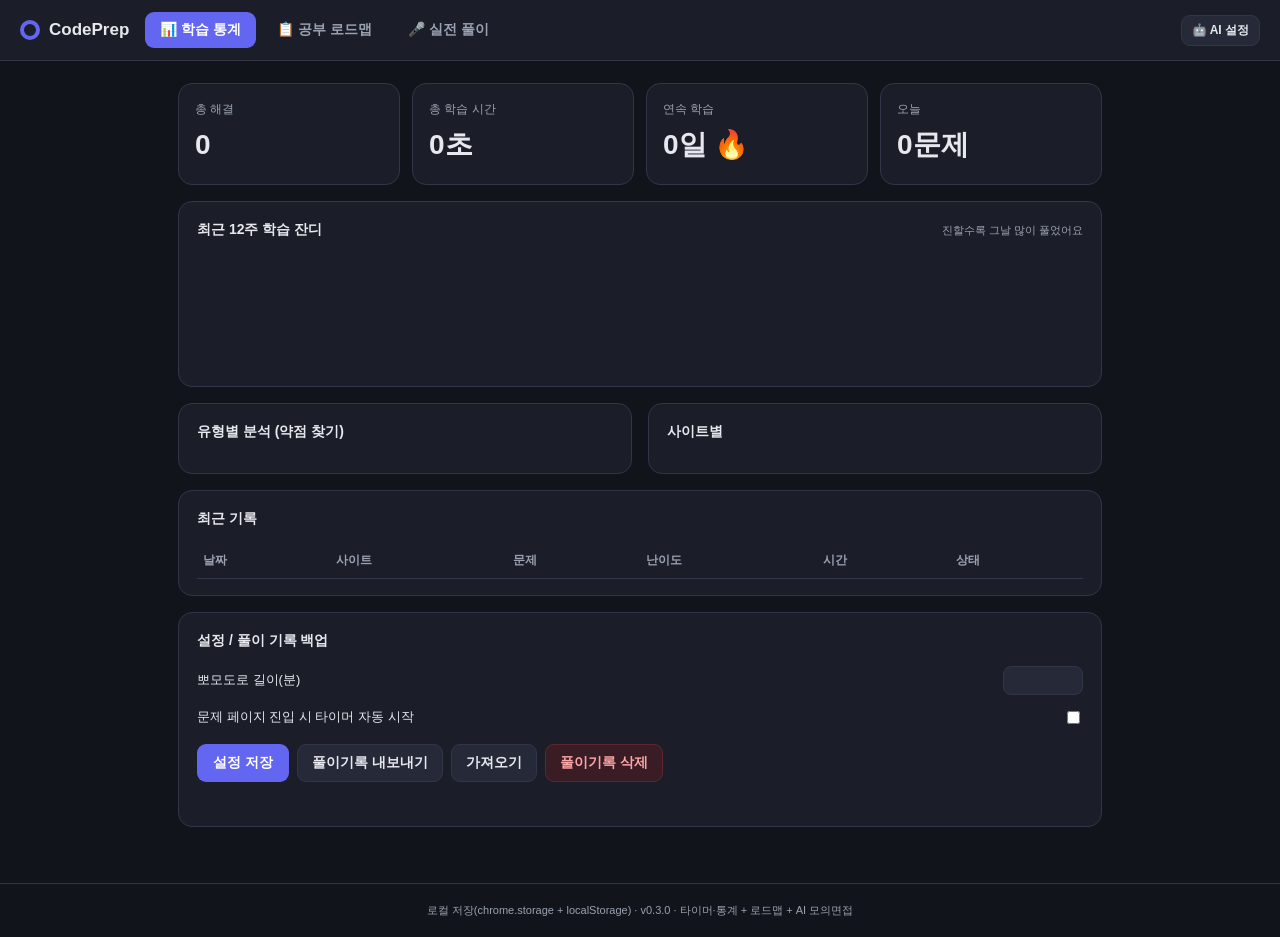
==== src/dashboard/dashboard.html @ 3cb961bf "CodePrep: AlgoTracker + 면접 트레이너 통합 크롬 확장 (v0.3.0) 인페이지 풀이 타이머는 유지하고, 대시보드를 3개 탭으로 통합: - 📊 학습 통계(잔디·유" ====
<!DOCTYPE html>
<html lang="ko">
  <head>
    <meta charset="UTF-8" />
    <meta name="viewport" content="width=device-width, initial-scale=1.0" />
    <link rel="stylesheet" href="dashboard.css" />
    <title>CodePrep — 대시보드</title>
  </head>
  <body>
    <header class="hd">
      <div class="hd-left">
        <span class="logo"></span>
        <h1>CodePrep</h1>
      </div>
      <nav class="tabs">
        <button class="tab-btn active" data-tab="stats">📊 학습 통계</button>
        <button class="tab-btn" data-tab="roadmap">📋 공부 로드맵</button>
        <button class="tab-btn" data-tab="interview">🎤 실전 풀이</button>
      </nav>
      <div class="hd-right">
        <button id="ai-settings-btn" class="ghost sm">🤖 AI 설정</button>
      </div>
    </header>

    <main class="wrap">
      <!-- ===== 탭 1: 학습 통계 (타이머가 기록한 풀이 데이터) ===== -->
      <section id="tab-stats">
        <section class="cards">
          <div class="card"><div class="label">총 해결</div><div class="value" id="total-solved">0</div></div>
          <div class="card"><div class="label">총 학습 시간</div><div class="value" id="total-time">0초</div></div>
          <div class="card"><div class="label">연속 학습</div><div class="value"><span id="streak">0</span>일 🔥</div></div>
          <div class="card"><div class="label">오늘</div><div class="value"><span id="today-solved">0</span>문제</div></div>
        </section>

        <section class="panel">
          <div class="panel-hd">
            <h2>최근 12주 학습 잔디</h2>
            <span class="hint">진할수록 그날 많이 풀었어요</span>
          </div>
          <div id="heatmap" class="heatmap"></div>
        </section>

        <div class="two-col">
          <section class="panel">
            <div class="panel-hd"><h2>유형별 분석 (약점 찾기)</h2></div>
            <div id="by-tag" class="bars"></div>
          </section>
          <section class="panel">
            <div class="panel-hd"><h2>사이트별</h2></div>
            <div id="by-site" class="bars"></div>
          </section>
        </div>

        <section class="panel">
          <div class="panel-hd"><h2>최근 기록</h2></div>
          <table class="tbl">
            <thead>
              <tr><th>날짜</th><th>사이트</th><th>문제</th><th>난이도</th><th>시간</th><th>상태</th></tr>
            </thead>
            <tbody id="recent-body"></tbody>
          </table>
        </section>

        <section class="panel">
          <div class="panel-hd"><h2>설정 / 풀이 기록 백업</h2></div>
          <div class="settings">
            <label class="set-row">
              <span>뽀모도로 길이(분)</span>
              <input type="number" id="pomo" min="1" max="120" />
            </label>
            <label class="set-row">
              <span>문제 페이지 진입 시 타이머 자동 시작</span>
              <input type="checkbox" id="autostart" />
            </label>
            <div class="set-actions">
              <button id="save-settings" class="primary">설정 저장</button>
              <button id="export" class="ghost">풀이기록 내보내기</button>
              <button id="import" class="ghost">가져오기</button>
              <button id="clear" class="danger">풀이기록 삭제</button>
            </div>
            <input type="file" id="import-file" accept="application/json" hidden />
            <div id="msg" class="msg"></div>
          </div>
        </section>
      </section>

      <!-- ===== 탭 2: 공부 로드맵 ===== -->
      <section id="tab-roadmap" hidden>
        <div id="roadmap-view"></div>
        <section class="panel">
          <div class="panel-hd"><h2>로드맵·면접 진도 백업</h2></div>
          <div class="set-actions">
            <button id="ip-export" class="ghost">내보내기(JSON)</button>
            <button id="ip-import" class="ghost">가져오기</button>
            <button id="ip-reset" class="danger">진도 초기화</button>
            <input type="file" id="ip-import-file" accept="application/json" hidden />
          </div>
        </section>
      </section>

      <!-- ===== 탭 3: 실전 풀이 (모의 면접 + AI) ===== -->
      <section id="tab-interview" hidden>
        <div class="iv-controls">
          <label>
            범위
            <select id="iv-cat">
              <option value="ALL">전체</option>
              <option value="DB">데이터베이스</option>
              <option value="ALGO">알고리즘</option>
              <option value="CS">CS 기초</option>
              <option value="ARCH">아키텍처</option>
            </select>
          </label>
          <label>
            난이도
            <select id="iv-level">
              <option value="ALL">전체</option>
              <option value="기본">기본</option>
              <option value="중급">중급</option>
              <option value="심화">심화</option>
            </select>
          </label>
          <label>
            모드
            <select id="iv-mode">
              <option value="order">순서대로</option>
              <option value="random">랜덤</option>
              <option value="weak">약점 우선</option>
            </select>
          </label>
          <button id="iv-start" class="primary">시작 / 다시 뽑기</button>
        </div>

        <div id="iv-stats" class="iv-stats"></div>
        <div id="iv-card" class="iv-card"></div>
      </section>
    </main>

    <footer class="foot">로컬 저장(chrome.storage + localStorage) · v0.3.0 · 타이머·통계 + 로드맵 + AI 모의면접</footer>

    <!-- AI 면접관 설정 모달 -->
    <div id="ai-modal" class="modal" hidden>
      <div class="modal-card">
        <h2>🤖 AI 면접관 설정</h2>
        <p class="modal-warn">
          ⚠️ 입력한 Anthropic API 키는 <b>이 브라우저에만</b> 저장되고, 호출은 확장에서
          api.anthropic.com으로 직접 전송됩니다. 키를 소스코드에 넣거나 커밋하지 마세요.
        </p>
        <label>API 키
          <input type="password" id="ai-key" placeholder="sk-ant-..." autocomplete="off" />
        </label>
        <label>모델
          <select id="ai-model">
            <option value="claude-opus-4-8">Claude Opus 4.8 (최고 품질)</option>
            <option value="claude-sonnet-4-6">Claude Sonnet 4.6 (균형)</option>
            <option value="claude-haiku-4-5">Claude Haiku 4.5 (저렴·빠름)</option>
          </select>
        </label>
        <div class="modal-actions">
          <button id="ai-save" class="primary">저장</button>
          <button id="ai-close" class="ghost">닫기</button>
        </div>
        <p class="modal-hint">키 발급: console.anthropic.com</p>
      </div>
    </div>

    <!-- Algo(크롬 스토리지) 라이브러리 -->
    <script src="../lib/store.js"></script>
    <script src="../lib/stats.js"></script>
    <!-- 면접/로드맵 데이터 + 라이브러리(localStorage) -->
    <script src="../../data/roadmap.data.js"></script>
    <script src="../../data/questions.data.js"></script>
    <script src="../lib/ip-store.js"></script>
    <script src="../lib/ai.js"></script>
    <!-- 대시보드 로직 -->
    <script src="stats.js"></script>
    <script src="roadmap.js"></script>
    <script src="interview.js"></script>
    <script src="app.js"></script>
  </body>
</html>
---- src/dashboard/dashboard.css ----
:root {
  --bg: #12141b;
  --panel: #1b1e29;
  --panel-2: #262a38;
  --line: #313547;
  --text: #e6e8ee;
  --muted: #9aa1b1;
  --accent: #6366f1;
  --accent-2: #818cf8;
  --green: #34d399;
  --amber: #fbbf24;
  --red: #f87171;
}
* { box-sizing: border-box; }
html, body { margin: 0; }
body {
  background: var(--bg);
  color: var(--text);
  font-family: -apple-system, BlinkMacSystemFont, "Segoe UI", Roboto, "Apple SD Gothic Neo",
    "Malgun Gothic", sans-serif;
  line-height: 1.6;
}

/* ---------- 헤더 + 탭 ---------- */
.hd {
  display: flex;
  align-items: center;
  gap: 16px;
  padding: 12px 20px;
  border-bottom: 1px solid var(--line);
  background: var(--panel);
  position: sticky;
  top: 0;
  z-index: 10;
  flex-wrap: wrap;
}
.hd-left { display: flex; align-items: center; gap: 9px; }
.logo { width: 20px; height: 20px; border-radius: 50%; border: 4px solid var(--accent); }
.hd h1 { font-size: 17px; margin: 0; white-space: nowrap; }
.tabs { display: flex; gap: 6px; }
.hd-right { margin-left: auto; display: flex; gap: 6px; }
.tab-btn {
  cursor: pointer;
  border: 1px solid transparent;
  background: transparent;
  color: var(--muted);
  font-size: 14px;
  font-weight: 600;
  padding: 8px 14px;
  border-radius: 9px;
}
.tab-btn:hover { color: var(--text); background: var(--panel-2); }
.tab-btn.active { color: #fff; background: var(--accent); }

.wrap { max-width: 960px; margin: 0 auto; padding: 22px 18px 40px; }

/* ---------- 버튼 ---------- */
button { font-family: inherit; }
.primary {
  cursor: pointer; border: none; border-radius: 9px;
  background: var(--accent); color: #fff;
  font-size: 14px; font-weight: 700; padding: 10px 16px;
}
.primary:hover { background: #5457e0; }
.primary:disabled { opacity: .5; cursor: default; }
.ghost {
  cursor: pointer; border: 1px solid var(--line); border-radius: 9px;
  background: var(--panel-2); color: var(--text);
  font-size: 14px; font-weight: 600; padding: 9px 14px;
}
.ghost:hover { background: #2a2f3d; }
.ghost.sm { font-size: 12px; padding: 6px 10px; }
.danger {
  cursor: pointer; border: 1px solid #5b2730; border-radius: 9px;
  background: #3a1d24; color: #fca5a5; font-size: 14px; font-weight: 600; padding: 9px 14px;
}

/* ---------- 공통 패널 ---------- */
.panel {
  background: var(--panel); border: 1px solid var(--line);
  border-radius: 14px; padding: 16px 18px; margin-bottom: 16px;
}
.panel-hd { display: flex; align-items: baseline; justify-content: space-between; margin-bottom: 14px; }
h2 { font-size: 14px; margin: 0; }
.hint { font-size: 11px; color: var(--muted); }
.muted-empty { color: var(--muted); font-size: 12px; }
.foot { text-align: center; font-size: 11px; color: var(--muted); padding: 18px; border-top: 1px solid var(--line); }

/* ---------- 통계 탭 ---------- */
.cards { display: grid; grid-template-columns: repeat(4, 1fr); gap: 12px; margin-bottom: 16px; }
.card { background: var(--panel); border: 1px solid var(--line); border-radius: 14px; padding: 16px; }
.label { font-size: 12px; color: var(--muted); }
.value { font-size: 28px; font-weight: 800; margin-top: 4px; font-variant-numeric: tabular-nums; }
.two-col { display: grid; grid-template-columns: 1fr 1fr; gap: 16px; }

.heatmap {
  display: grid; grid-auto-flow: column;
  grid-template-rows: repeat(7, 14px); gap: 3px; overflow-x: auto;
}
.cell { width: 14px; height: 14px; border-radius: 3px; border: 1px solid var(--line); }
.cell.l0 { background: #20242f; }
.cell.l1 { background: #2e335a; }
.cell.l2 { background: #41489a; }
.cell.l3 { background: #5b62d6; }
.cell.l4 { background: #818cf8; }

.bars { display: flex; flex-direction: column; gap: 8px; }
.bar-row { display: grid; grid-template-columns: 110px 1fr 34px; align-items: center; gap: 8px; font-size: 12px; }
.bar-key { white-space: nowrap; overflow: hidden; text-overflow: ellipsis; color: var(--muted); }
.bar-track { background: var(--panel-2); border-radius: 6px; height: 12px; overflow: hidden; }
.bar-fill { height: 100%; background: var(--accent); border-radius: 6px; }
.bar-val { text-align: right; font-variant-numeric: tabular-nums; }

.tbl { width: 100%; border-collapse: collapse; font-size: 13px; }
.tbl th, .tbl td { text-align: left; padding: 8px 6px; border-bottom: 1px solid var(--line); }
.tbl th { color: var(--muted); font-weight: 600; font-size: 12px; }
.badge { font-size: 10px; font-weight: 700; padding: 2px 6px; border-radius: 999px; color: #fff; }

.settings { display: flex; flex-direction: column; gap: 12px; }
.set-row { display: flex; align-items: center; justify-content: space-between; font-size: 13px; }
.set-row input[type="number"] {
  width: 80px; background: var(--panel-2); border: 1px solid var(--line);
  color: var(--text); border-radius: 8px; padding: 6px 8px;
}
.set-actions { display: flex; flex-wrap: wrap; gap: 8px; margin-top: 4px; }
.msg { font-size: 12px; color: #86efac; min-height: 16px; }

/* ---------- 로드맵 탭 ---------- */
.overall { background: var(--panel); border: 1px solid var(--line); border-radius: 14px; padding: 16px; margin-bottom: 18px; }
.overall-top { display: flex; justify-content: space-between; font-size: 13px; color: var(--muted); margin-bottom: 8px; }
.overall-top #overall-pct { color: var(--text); font-weight: 700; }
.bar { height: 10px; background: var(--panel-2); border-radius: 6px; overflow: hidden; }
.rm-cat { background: var(--panel); border: 1px solid var(--line); border-radius: 14px; padding: 16px 18px; margin-bottom: 14px; }
.rm-cat-head { display: flex; align-items: center; gap: 10px; margin-bottom: 12px; }
.rm-cat-head h2 { font-size: 16px; margin: 0; }
.rm-cat-count { margin-left: auto; font-size: 13px; color: var(--muted); font-variant-numeric: tabular-nums; }
.prio { font-size: 11px; font-weight: 700; padding: 2px 8px; border-radius: 999px; }
.prio-1 { background: #3a2030; color: #fda4af; }
.prio-2 { background: #2a2a14; color: #fde68a; }
.prio-3 { background: #1f2937; color: #93c5fd; }
.rm-group { margin: 10px 0 4px; }
.rm-group:not(:first-of-type) { margin-top: 14px; }
.rm-group-title { font-size: 12px; font-weight: 700; color: #c3c8d4; margin-bottom: 4px; }
.rm-item { display: flex; align-items: flex-start; gap: 9px; font-size: 14px; padding: 5px 6px; border-radius: 8px; cursor: pointer; }
.rm-item:hover { background: var(--panel-2); }
.rm-item input[type="checkbox"] { width: 16px; height: 16px; margin-top: 3px; accent-color: var(--accent); cursor: pointer; flex-shrink: 0; }
.rm-item.done span { color: var(--muted); text-decoration: line-through; }

/* ---------- 실전 풀이 탭 ---------- */
.iv-controls {
  display: flex; flex-wrap: wrap; gap: 12px; align-items: end;
  background: var(--panel); border: 1px solid var(--line); border-radius: 14px; padding: 14px 16px; margin-bottom: 14px;
}
.iv-controls label { display: flex; flex-direction: column; gap: 4px; font-size: 12px; color: var(--muted); }
.iv-controls select {
  background: var(--panel-2); border: 1px solid var(--line); color: var(--text);
  border-radius: 8px; padding: 8px 10px; font-size: 14px; min-width: 130px;
}
.iv-controls .primary { margin-left: auto; }
.iv-stats { font-size: 13px; color: var(--muted); margin: 4px 2px 14px; }
.iv-stats b { color: var(--text); }
.iv-card { background: var(--panel); border: 1px solid var(--line); border-radius: 14px; padding: 20px; min-height: 200px; }
.iv-empty { color: var(--muted); text-align: center; padding: 40px 10px; font-size: 15px; }
.iv-card-head { display: flex; justify-content: space-between; align-items: center; gap: 10px; margin-bottom: 14px; flex-wrap: wrap; }
.iv-badges { display: flex; gap: 6px; flex-wrap: wrap; }
.badge.cat-DB { background: #0e3a5230; color: #7dd3fc; }
.badge.cat-ALGO { background: #3a1d5230; color: #c4b5fd; }
.badge.cat-CS { background: #0e4a3a30; color: #6ee7b7; }
.badge.cat-ARCH { background: #52320e30; color: #fcd34d; }
.badge.level { background: var(--panel-2); color: var(--muted); }
.badge.prev { background: #2a2f3d; color: #9aa1b1; }
.iv-progress { font-size: 13px; color: var(--muted); font-variant-numeric: tabular-nums; display: flex; align-items: center; gap: 10px; }
.iv-timer { background: var(--panel-2); padding: 2px 8px; border-radius: 6px; }
.iv-q { font-size: 18px; font-weight: 700; margin: 6px 0 14px; line-height: 1.5; }
.iv-answer {
  width: 100%; min-height: 120px; resize: vertical;
  background: var(--bg); border: 1px solid var(--line); color: var(--text);
  border-radius: 10px; padding: 12px; font-size: 14px; font-family: inherit; line-height: 1.6;
}
.iv-answer:focus { outline: none; border-color: var(--accent); }
.iv-actions { display: flex; gap: 8px; margin-top: 12px; flex-wrap: wrap; }
.iv-model { margin-top: 18px; border-top: 1px dashed var(--line); padding-top: 16px; }
.iv-model-title { font-size: 12px; font-weight: 700; color: var(--accent-2); margin-bottom: 6px; letter-spacing: .5px; }
.iv-model-body { font-size: 14.5px; color: #d7dbe5; background: var(--panel-2); border-radius: 10px; padding: 14px; }
.iv-rate { display: flex; align-items: center; gap: 8px; margin-top: 14px; flex-wrap: wrap; font-size: 13px; color: var(--muted); }
.rate { cursor: pointer; border: 1px solid var(--line); border-radius: 9px; background: var(--panel-2); color: var(--text); font-size: 13px; font-weight: 600; padding: 8px 14px; }
.rate.know:hover { border-color: var(--green); color: var(--green); }
.rate.meh:hover { border-color: var(--amber); color: var(--amber); }
.rate.dunno:hover { border-color: var(--red); color: var(--red); }

/* AI 채점 */
.ai-btn {
  cursor: pointer; border: 1px solid #4f46e5; border-radius: 9px;
  background: linear-gradient(90deg, #6366f1, #818cf8); color: #fff;
  font-size: 14px; font-weight: 700; padding: 10px 16px;
}
.ai-btn:hover { filter: brightness(1.08); }
.iv-ai-panel { margin-top: 16px; border-top: 1px dashed var(--line); padding-top: 14px; display: flex; flex-direction: column; gap: 10px; }
.ai-loading { color: var(--muted); font-size: 14px; }
.ai-error { color: #fca5a5; font-size: 13px; background: #2a1518; border: 1px solid #5b2730; border-radius: 10px; padding: 12px; }
.ai-msg { font-size: 14px; border-radius: 10px; padding: 12px 14px; line-height: 1.65; }
.ai-assistant { background: var(--panel-2); border: 1px solid var(--line); }
.ai-user { background: #1c2333; border: 1px solid #2b3550; color: #cdd5e6; align-self: flex-end; max-width: 85%; }
.ai-followup { display: flex; gap: 8px; margin-top: 4px; }
.ai-followup input { flex: 1; background: var(--bg); border: 1px solid var(--line); color: var(--text); border-radius: 9px; padding: 10px 12px; font-size: 14px; }
.ai-followup input:focus { outline: none; border-color: var(--accent); }

/* ---------- 모달 ---------- */
.modal { position: fixed; inset: 0; background: rgba(0,0,0,.6); display: flex; align-items: center; justify-content: center; padding: 20px; z-index: 100; }
.modal[hidden] { display: none; }
.modal-card { background: var(--panel); border: 1px solid var(--line); border-radius: 16px; padding: 22px; width: 100%; max-width: 440px; display: flex; flex-direction: column; gap: 14px; }
.modal-card h2 { margin: 0; font-size: 18px; }
.modal-card label { display: flex; flex-direction: column; gap: 6px; font-size: 13px; color: var(--muted); }
.modal-card input, .modal-card select { background: var(--panel-2); border: 1px solid var(--line); color: var(--text); border-radius: 9px; padding: 10px 12px; font-size: 14px; }
.modal-warn { font-size: 12px; line-height: 1.6; color: #fcd9a8; background: #2a2113; border: 1px solid #5b4a27; border-radius: 10px; padding: 12px; margin: 0; }
.modal-hint { font-size: 11px; color: var(--muted); margin: 0; }
.modal-actions { display: flex; gap: 8px; }
.modal-actions .primary { flex: 1; }

@media (max-width: 720px) {
  .cards { grid-template-columns: 1fr 1fr; }
  .two-col { grid-template-columns: 1fr; }
  .iv-controls .primary { margin-left: 0; width: 100%; }
}
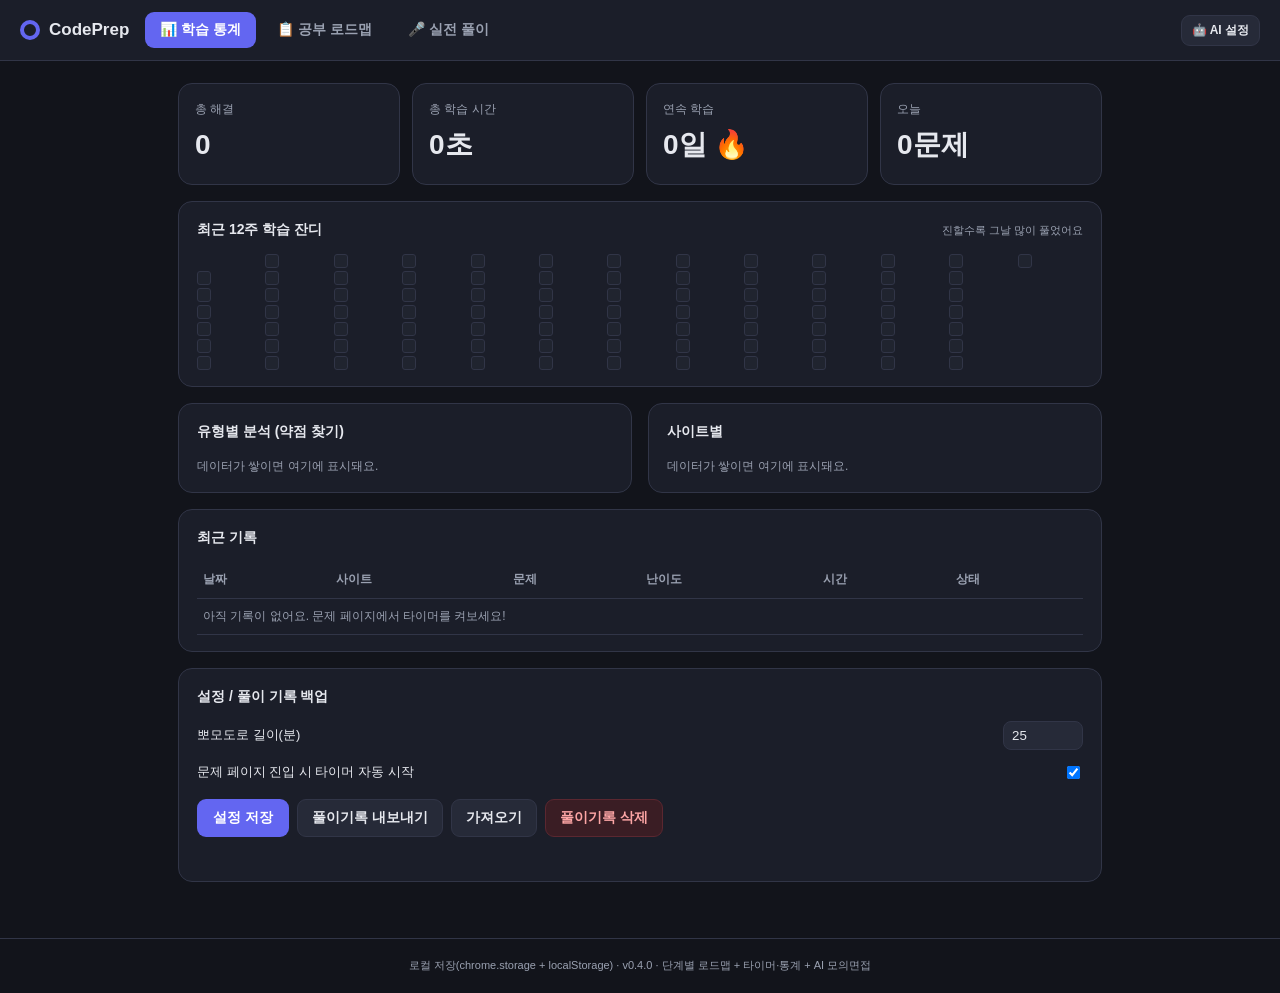
==== commit 944cb162: "feat: 단계별 학습 로드맵 개편 + GitHub Pages 웹 데모 지원 - roadmap.data.js: 페이즈→스테이지→토픽 구조로 재설계   (5 페이즈·29 스테이지·2" ====
--- a/src/dashboard/dashboard.html
+++ b/src/dashboard/dashboard.html
@@ -136,7 +136,7 @@
       </section>
     </main>
 
-    <footer class="foot">로컬 저장(chrome.storage + localStorage) · v0.3.0 · 타이머·통계 + 로드맵 + AI 모의면접</footer>
+    <footer class="foot">로컬 저장(chrome.storage + localStorage) · v0.4.0 · 단계별 로드맵 + 타이머·통계 + AI 모의면접</footer>
 
     <!-- AI 면접관 설정 모달 -->
     <div id="ai-modal" class="modal" hidden>
@@ -164,6 +164,8 @@
       </div>
     </div>
 
+    <!-- chrome.* shim: GitHub Pages 등 비확장 환경에서 chrome.storage를 localStorage로 대체 (확장에선 no-op) -->
+    <script src="../lib/chrome-shim.js"></script>
     <!-- Algo(크롬 스토리지) 라이브러리 -->
     <script src="../lib/store.js"></script>
     <script src="../lib/stats.js"></script>
--- a/src/dashboard/dashboard.css
+++ b/src/dashboard/dashboard.css
@@ -126,25 +126,85 @@
 .msg { font-size: 12px; color: #86efac; min-height: 16px; }
 
 /* ---------- 로드맵 탭 ---------- */
-.overall { background: var(--panel); border: 1px solid var(--line); border-radius: 14px; padding: 16px; margin-bottom: 18px; }
+.overall { background: var(--panel); border: 1px solid var(--line); border-radius: 14px; padding: 16px; margin-bottom: 16px; }
 .overall-top { display: flex; justify-content: space-between; font-size: 13px; color: var(--muted); margin-bottom: 8px; }
 .overall-top #overall-pct { color: var(--text); font-weight: 700; }
 .bar { height: 10px; background: var(--panel-2); border-radius: 6px; overflow: hidden; }
-.rm-cat { background: var(--panel); border: 1px solid var(--line); border-radius: 14px; padding: 16px 18px; margin-bottom: 14px; }
-.rm-cat-head { display: flex; align-items: center; gap: 10px; margin-bottom: 12px; }
-.rm-cat-head h2 { font-size: 16px; margin: 0; }
-.rm-cat-count { margin-left: auto; font-size: 13px; color: var(--muted); font-variant-numeric: tabular-nums; }
-.prio { font-size: 11px; font-weight: 700; padding: 2px 8px; border-radius: 999px; }
+.bar > .bar-fill { transition: width .2s ease; }
+
+.prio { font-size: 11px; font-weight: 700; padding: 2px 8px; border-radius: 999px; white-space: nowrap; }
 .prio-1 { background: #3a2030; color: #fda4af; }
 .prio-2 { background: #2a2a14; color: #fde68a; }
 .prio-3 { background: #1f2937; color: #93c5fd; }
-.rm-group { margin: 10px 0 4px; }
-.rm-group:not(:first-of-type) { margin-top: 14px; }
-.rm-group-title { font-size: 12px; font-weight: 700; color: #c3c8d4; margin-bottom: 4px; }
-.rm-item { display: flex; align-items: flex-start; gap: 9px; font-size: 14px; padding: 5px 6px; border-radius: 8px; cursor: pointer; }
+
+/* 전체 계획 패널 */
+.rm-plan { background: var(--panel); border: 1px solid var(--line); border-radius: 14px; margin-bottom: 16px; overflow: hidden; }
+.rm-plan-head { width: 100%; text-align: left; cursor: pointer; border: none; background: transparent; color: var(--text); font-size: 14px; font-weight: 700; padding: 14px 16px; display: flex; align-items: center; gap: 8px; }
+.rm-plan-head:hover { background: var(--panel-2); }
+.rm-plan-body { padding: 4px 16px 16px; border-top: 1px solid var(--line); }
+.rm-plan-tbl { width: 100%; border-collapse: collapse; font-size: 12.5px; margin: 4px 0 10px; }
+.rm-plan-tbl th, .rm-plan-tbl td { text-align: left; padding: 6px 8px; border-bottom: 1px solid var(--line); vertical-align: top; }
+.rm-plan-tbl th { color: var(--muted); font-weight: 600; }
+.rm-plan-k { white-space: nowrap; font-weight: 700; color: var(--accent-2); font-variant-numeric: tabular-nums; }
+.rm-plan-action { color: var(--text); }
+.rm-plan-daily { color: var(--muted); font-size: 11.5px; margin-top: 2px; }
+.rm-cp-t { font-weight: 700; font-size: 13px; margin: 10px 0 2px; color: #c3c8d4; }
+
+/* 페이즈 카드 */
+.rm-phase { background: var(--panel); border: 1px solid var(--line); border-left-width: 4px; border-radius: 14px; padding: 16px 18px; margin-bottom: 16px; }
+.prio-bd-1 { border-left-color: #fb7185; }
+.prio-bd-2 { border-left-color: #fbbf24; }
+.prio-bd-3 { border-left-color: #60a5fa; }
+.rm-phase-head { display: flex; align-items: center; gap: 9px; flex-wrap: wrap; }
+.rm-phase-emoji { font-size: 20px; }
+.rm-phase-head h2 { font-size: 17px; margin: 0; }
+.rm-track { font-size: 11px; font-weight: 700; padding: 2px 8px; border-radius: 999px; background: var(--panel-2); color: var(--accent-2); border: 1px solid var(--line); white-space: nowrap; }
+.rm-phase-est { font-size: 11.5px; color: var(--muted); }
+.rm-phase-count { margin-left: auto; font-size: 13px; color: var(--muted); font-variant-numeric: tabular-nums; }
+.rm-phase-summary { font-size: 12.5px; color: var(--muted); margin: 8px 0 10px; line-height: 1.6; }
+.rm-phase > .bar { margin-bottom: 12px; }
+
+/* 스테이지 카드 (접기/펼치기) */
+.rm-stage { border: 1px solid var(--line); border-radius: 12px; margin-bottom: 8px; background: #181b25; overflow: hidden; }
+.rm-stage.star { border-color: #4b3f6b; }
+.rm-stage.open { background: var(--panel); }
+.rm-stage-head { width: 100%; cursor: pointer; border: none; background: transparent; color: var(--text); padding: 11px 13px; display: flex; align-items: center; gap: 10px; text-align: left; }
+.rm-stage-head:hover { background: var(--panel-2); }
+.rm-chevron { color: var(--muted); font-size: 11px; width: 12px; flex-shrink: 0; }
+.rm-stage-title { display: flex; align-items: baseline; gap: 8px; flex: 1; min-width: 0; flex-wrap: wrap; }
+.rm-stage-num { font-size: 11px; font-weight: 800; color: var(--accent-2); background: var(--panel-2); border-radius: 6px; padding: 1px 6px; }
+.rm-stage-name { font-size: 14px; font-weight: 600; }
+.rm-stage-meta { display: flex; align-items: center; gap: 10px; margin-left: auto; flex-shrink: 0; }
+.rm-est { font-size: 11px; color: var(--muted); white-space: nowrap; }
+.rm-stage-count { font-size: 12px; color: var(--muted); font-variant-numeric: tabular-nums; }
+.rm-stage-count.complete { color: var(--green); font-weight: 700; }
+.rm-stage-body { padding: 4px 14px 14px 34px; border-top: 1px solid var(--line); }
+.rm-line { font-size: 13px; margin: 8px 0; line-height: 1.6; }
+.rm-line.muted { color: var(--muted); }
+.rm-line b { color: var(--accent-2); font-weight: 700; }
+.rm-sub-title { font-size: 11.5px; font-weight: 800; letter-spacing: .3px; color: #c3c8d4; margin: 14px 0 4px; }
+
+/* 체크 항목 */
+.rm-item { display: flex; align-items: flex-start; gap: 9px; padding: 5px 6px; border-radius: 8px; cursor: pointer; }
 .rm-item:hover { background: var(--panel-2); }
 .rm-item input[type="checkbox"] { width: 16px; height: 16px; margin-top: 3px; accent-color: var(--accent); cursor: pointer; flex-shrink: 0; }
-.rm-item.done span { color: var(--muted); text-decoration: line-through; }
+.rm-item-body { min-width: 0; }
+.rm-item-t { font-size: 13.5px; }
+.rm-item-p { font-size: 12px; color: var(--muted); margin-top: 1px; line-height: 1.55; }
+.rm-item.done .rm-item-t { color: var(--muted); text-decoration: line-through; }
+.rm-item.done .rm-item-p { opacity: .5; }
+.rm-item.hands .rm-item-t { color: #bfe3cf; }
+.rm-item.gate .rm-item-t { font-weight: 600; }
+
+/* 자가점검 / 추천자료 / 통과기준 */
+.rm-selfcheck { margin: 4px 0 0; padding-left: 20px; }
+.rm-selfcheck li { font-size: 12.5px; color: #c9cedb; margin: 3px 0; line-height: 1.5; }
+.rm-res { display: flex; flex-wrap: wrap; align-items: center; gap: 6px; margin-top: 12px; }
+.rm-res-label { font-size: 13px; }
+.rm-chip { font-size: 11px; color: var(--muted); background: var(--panel-2); border: 1px solid var(--line); border-radius: 999px; padding: 2px 9px; }
+.rm-gate { margin-top: 12px; padding: 12px 14px; border: 1px dashed #5b4a27; border-radius: 12px; background: #211b10; }
+.rm-gate-title { font-size: 12px; font-weight: 800; color: #fcd34d; margin-bottom: 6px; }
+.rm-gate .rm-item.done .rm-item-t { color: #9aa1b1; }
 
 /* ---------- 실전 풀이 탭 ---------- */
 .iv-controls {
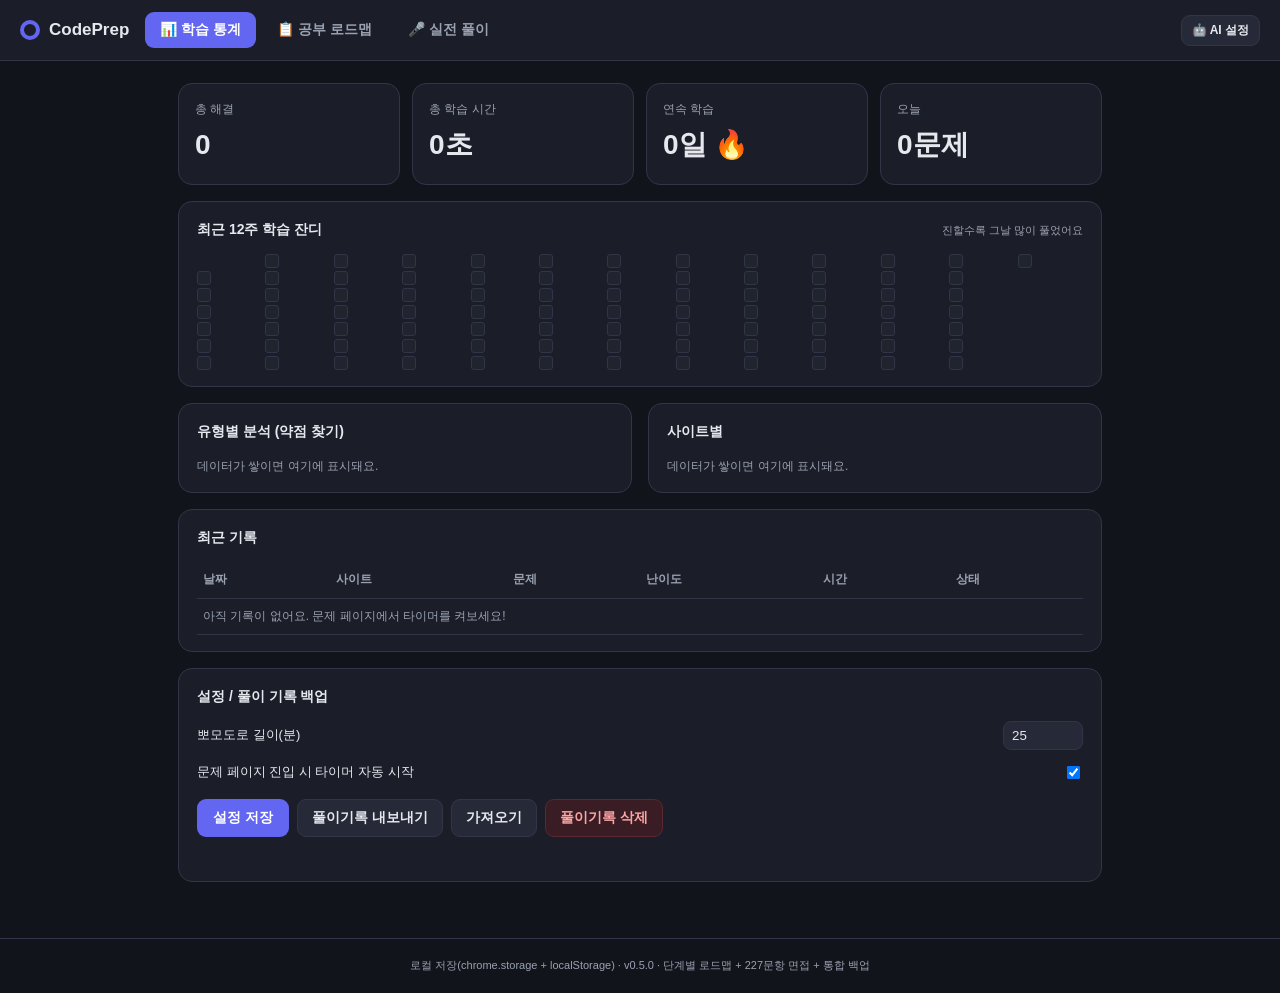
==== commit b7f85978: "chore: 버전 0.5.0 (단계별 로드맵 + 227문항 면접 + 통합 백업) - manifest.json 0.4.0 → 0.5.0 - 대시보드 푸터 버전/문구 갱신  Co-Au" ====
--- a/src/dashboard/dashboard.html
+++ b/src/dashboard/dashboard.html
@@ -88,13 +88,19 @@
       <section id="tab-roadmap" hidden>
         <div id="roadmap-view"></div>
         <section class="panel">
-          <div class="panel-hd"><h2>로드맵·면접 진도 백업</h2></div>
+          <div class="panel-hd"><h2>백업 / 복원</h2><span class="hint">통계(풀이기록)와 진도를 한 파일로</span></div>
           <div class="set-actions">
-            <button id="ip-export" class="ghost">내보내기(JSON)</button>
-            <button id="ip-import" class="ghost">가져오기</button>
+            <button id="all-export" class="primary">📦 전체 백업 내보내기 (통계+진도)</button>
+            <button id="all-import" class="ghost">전체 백업 가져오기</button>
+            <input type="file" id="all-import-file" accept="application/json" hidden />
+          </div>
+          <div class="set-actions">
+            <button id="ip-export" class="ghost">진도만 내보내기</button>
+            <button id="ip-import" class="ghost">진도만 가져오기</button>
             <button id="ip-reset" class="danger">진도 초기화</button>
             <input type="file" id="ip-import-file" accept="application/json" hidden />
           </div>
+          <div id="backup-msg" class="msg"></div>
         </section>
       </section>
 
@@ -109,6 +115,7 @@
               <option value="ALGO">알고리즘</option>
               <option value="CS">CS 기초</option>
               <option value="ARCH">아키텍처</option>
+              <option value="PY">Python/Django</option>
             </select>
           </label>
           <label>
@@ -136,7 +143,7 @@
       </section>
     </main>
 
-    <footer class="foot">로컬 저장(chrome.storage + localStorage) · v0.4.0 · 단계별 로드맵 + 타이머·통계 + AI 모의면접</footer>
+    <footer class="foot">로컬 저장(chrome.storage + localStorage) · v0.5.0 · 단계별 로드맵 + 227문항 면접 + 통합 백업</footer>
 
     <!-- AI 면접관 설정 모달 -->
     <div id="ai-modal" class="modal" hidden>
@@ -174,6 +181,7 @@
     <script src="../../data/questions.data.js"></script>
     <script src="../lib/ip-store.js"></script>
     <script src="../lib/ai.js"></script>
+    <script src="../lib/backup.js"></script>
     <!-- 대시보드 로직 -->
     <script src="stats.js"></script>
     <script src="roadmap.js"></script>
--- a/src/dashboard/dashboard.css
+++ b/src/dashboard/dashboard.css
@@ -227,6 +227,7 @@
 .badge.cat-ALGO { background: #3a1d5230; color: #c4b5fd; }
 .badge.cat-CS { background: #0e4a3a30; color: #6ee7b7; }
 .badge.cat-ARCH { background: #52320e30; color: #fcd34d; }
+.badge.cat-PY { background: #4a0e5230; color: #f0abfc; }
 .badge.level { background: var(--panel-2); color: var(--muted); }
 .badge.prev { background: #2a2f3d; color: #9aa1b1; }
 .iv-progress { font-size: 13px; color: var(--muted); font-variant-numeric: tabular-nums; display: flex; align-items: center; gap: 10px; }
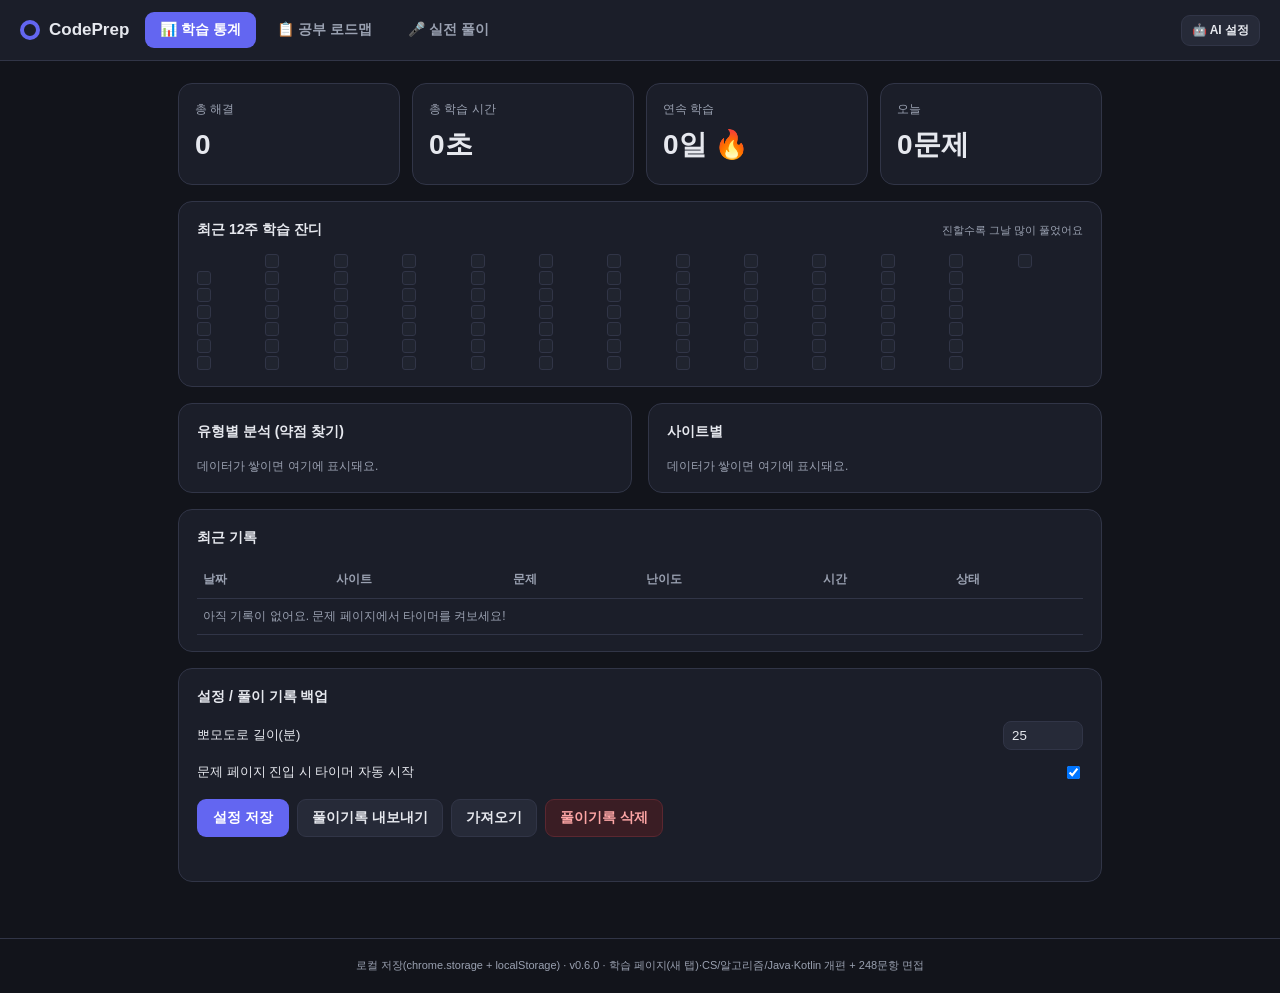
==== commit d48d5b1a: "feat: CS(gyoogle)·알고리즘(프로그래머스+LeetCode)·Java/Kotlin 개편 + 학습 페이지(새 탭)·Claude 퀴즈 복사 로드맵 재구성 (검증 자료 기반 " ====
--- a/src/dashboard/dashboard.html
+++ b/src/dashboard/dashboard.html
@@ -115,7 +115,7 @@
               <option value="ALGO">알고리즘</option>
               <option value="CS">CS 기초</option>
               <option value="ARCH">아키텍처</option>
-              <option value="PY">Python/Django</option>
+              <option value="JAVA">Java/Kotlin</option>
             </select>
           </label>
           <label>
@@ -143,7 +143,7 @@
       </section>
     </main>
 
-    <footer class="foot">로컬 저장(chrome.storage + localStorage) · v0.5.0 · 단계별 로드맵 + 227문항 면접 + 통합 백업</footer>
+    <footer class="foot">로컬 저장(chrome.storage + localStorage) · v0.6.0 · 학습 페이지(새 탭)·CS/알고리즘/Java·Kotlin 개편 + 248문항 면접</footer>
 
     <!-- AI 면접관 설정 모달 -->
     <div id="ai-modal" class="modal" hidden>
--- a/src/dashboard/dashboard.css
+++ b/src/dashboard/dashboard.css
@@ -163,6 +163,25 @@
 .rm-phase-count { margin-left: auto; font-size: 13px; color: var(--muted); font-variant-numeric: tabular-nums; }
 .rm-phase-summary { font-size: 12.5px; color: var(--muted); margin: 8px 0 10px; line-height: 1.6; }
 .rm-phase > .bar { margin-bottom: 12px; }
+
+/* 스테이지 인덱스 행 (클릭 → learn.html 새 탭) */
+.rm-srow-list { display: flex; flex-direction: column; gap: 6px; }
+.rm-srow {
+  display: flex; align-items: center; gap: 10px; text-decoration: none;
+  border: 1px solid var(--line); border-radius: 10px; background: #181b25;
+  padding: 10px 12px; color: var(--text); transition: background .12s, border-color .12s;
+}
+.rm-srow:hover { background: var(--panel-2); border-color: var(--accent); }
+.rm-srow.star { border-left: 3px solid #818cf8; }
+.rm-srow.done { background: #16241c; border-color: #1f6b4a; }
+.rm-srow-num { font-size: 11px; font-weight: 800; color: var(--accent-2); background: var(--panel-2); border-radius: 6px; padding: 2px 7px; flex-shrink: 0; }
+.rm-srow-mid { display: flex; align-items: baseline; gap: 8px; flex: 1; min-width: 0; flex-wrap: wrap; }
+.rm-srow-name { font-size: 14px; font-weight: 600; }
+.rm-srow-est { font-size: 11px; color: var(--muted); white-space: nowrap; }
+.rm-srow-count { font-size: 12px; color: var(--muted); font-variant-numeric: tabular-nums; flex-shrink: 0; }
+.rm-srow.done .rm-srow-count { color: var(--green); font-weight: 700; }
+.rm-srow-open { font-size: 11px; color: var(--accent-2); white-space: nowrap; flex-shrink: 0; }
+.rm-tip { font-size: 11.5px; color: var(--muted); margin-top: 8px; line-height: 1.5; }
 
 /* 스테이지 카드 (접기/펼치기) */
 .rm-stage { border: 1px solid var(--line); border-radius: 12px; margin-bottom: 8px; background: #181b25; overflow: hidden; }
@@ -278,8 +297,39 @@
 .modal-actions { display: flex; gap: 8px; }
 .modal-actions .primary { flex: 1; }
 
+.badge.cat-JAVA { background: #52210e30; color: #fdba74; }
+
+/* ---------- 학습 페이지(learn.html) ---------- */
+.learn-hd {
+  display: flex; align-items: center; gap: 12px;
+  padding: 12px 20px; border-bottom: 1px solid var(--line); background: var(--panel);
+  position: sticky; top: 0; z-index: 10; flex-wrap: wrap;
+}
+.learn-back { text-decoration: none; }
+.learn-crumb { display: flex; align-items: baseline; gap: 8px; font-size: 13px; min-width: 0; flex-wrap: wrap; }
+.learn-crumb .lc-phase { color: var(--muted); }
+.learn-crumb .lc-sep { color: var(--line); }
+.learn-crumb .lc-stage { color: var(--text); font-weight: 700; }
+.learn-hd-sp { flex: 1; }
+.learn-nav { display: flex; gap: 6px; }
+.learn-nav a { text-decoration: none; }
+.learn-wrap { max-width: 820px; margin: 0 auto; padding: 24px 20px 64px; }
+.learn-stage-head { display: flex; align-items: flex-start; justify-content: space-between; gap: 12px; }
+.learn-eyebrow { font-size: 12px; color: var(--accent-2); font-weight: 700; letter-spacing: .3px; }
+.learn-title { font-size: 26px; margin: 4px 0 0; line-height: 1.3; }
+.learn-count { font-size: 14px; color: var(--muted); font-variant-numeric: tabular-nums; white-space: nowrap; background: var(--panel-2); border: 1px solid var(--line); border-radius: 999px; padding: 4px 12px; }
+.learn-count.complete { color: var(--green); font-weight: 700; border-color: #1f6b4a; }
+.learn-goal { font-size: 15px; line-height: 1.7; margin: 16px 0 6px; background: var(--panel); border: 1px solid var(--line); border-radius: 12px; padding: 14px 16px; }
+.learn-goal b { color: var(--accent-2); }
+.learn-wrap .rm-item-t { font-size: 14.5px; }
+.learn-wrap .rm-item-p { font-size: 13px; }
+.learn-actions { display: flex; align-items: center; gap: 10px; flex-wrap: wrap; margin: 24px 0 4px; padding-top: 18px; border-top: 1px solid var(--line); }
+.learn-msg { font-size: 13px; }
+.learn-hint { font-size: 12px; color: var(--muted); margin: 4px 0 0; }
+
 @media (max-width: 720px) {
   .cards { grid-template-columns: 1fr 1fr; }
   .two-col { grid-template-columns: 1fr; }
   .iv-controls .primary { margin-left: 0; width: 100%; }
-}
+  .learn-title { font-size: 22px; }
+}
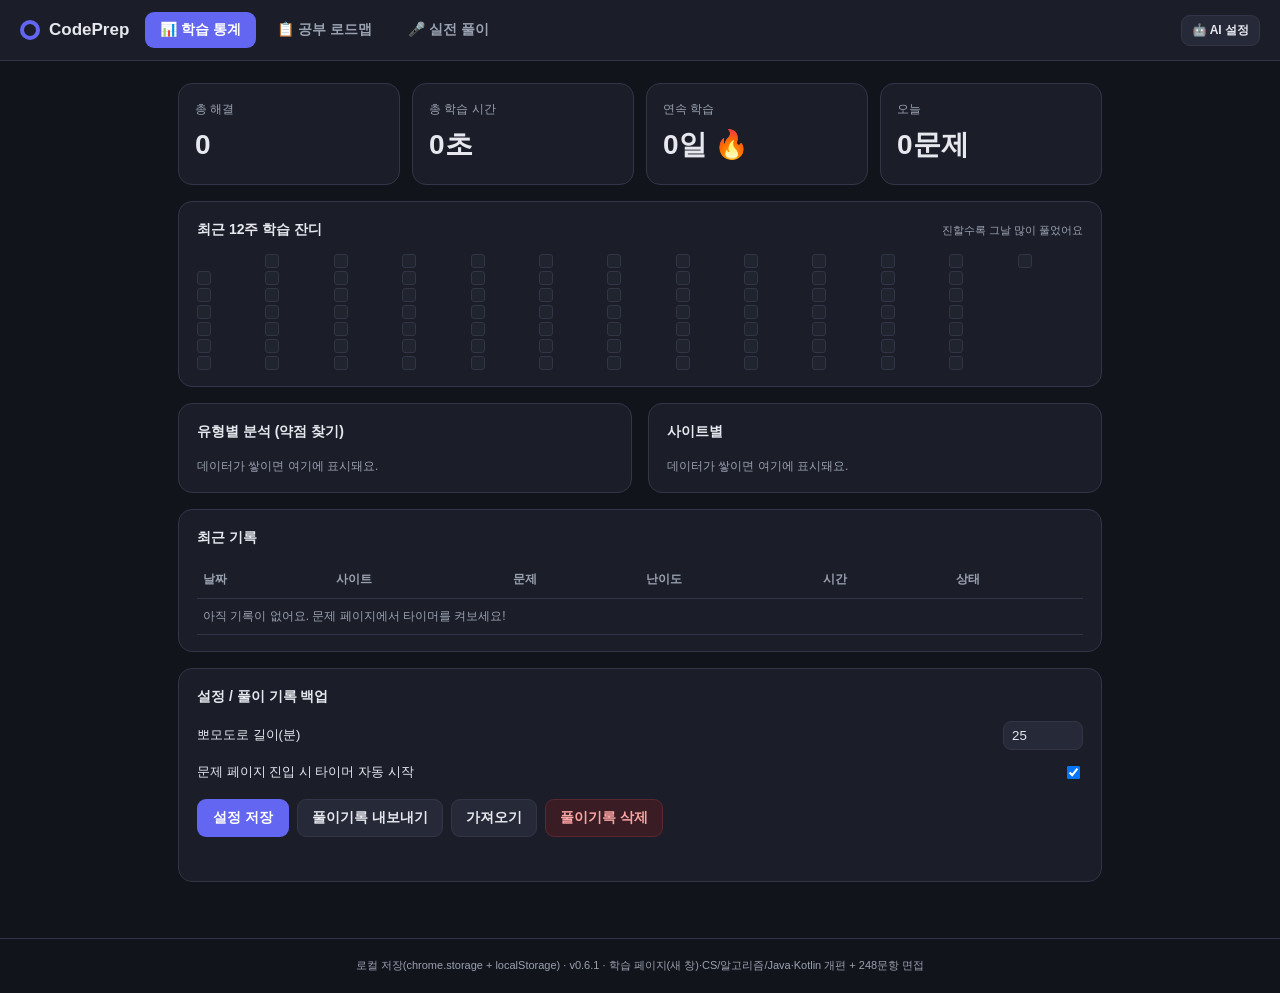
==== commit 2d6458df: "fix: 스테이지 클릭 시 학습 페이지를 별도 '창'(팝업)으로 열기 - 기존 target=_blank(새 탭) → 일반 클릭 시 window.open(popup,width/hei" ====
--- a/src/dashboard/dashboard.html
+++ b/src/dashboard/dashboard.html
@@ -143,7 +143,7 @@
       </section>
     </main>
 
-    <footer class="foot">로컬 저장(chrome.storage + localStorage) · v0.6.0 · 학습 페이지(새 탭)·CS/알고리즘/Java·Kotlin 개편 + 248문항 면접</footer>
+    <footer class="foot">로컬 저장(chrome.storage + localStorage) · v0.6.1 · 학습 페이지(새 창)·CS/알고리즘/Java·Kotlin 개편 + 248문항 면접</footer>
 
     <!-- AI 면접관 설정 모달 -->
     <div id="ai-modal" class="modal" hidden>
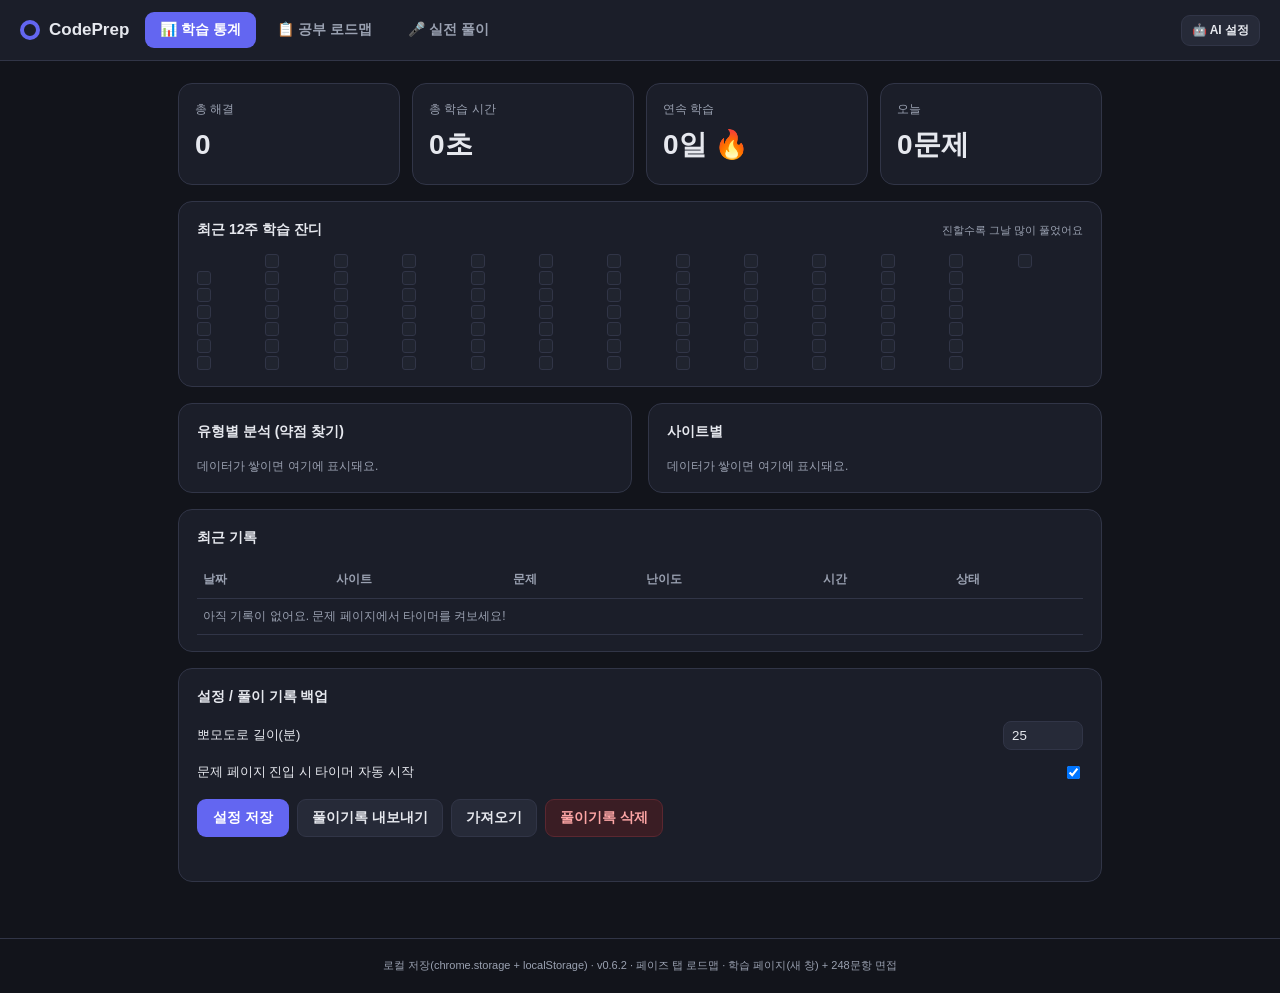
==== commit 8995d45d: "feat: 로드맵을 페이즈 탭형으로 — 분야 간 스크롤 제거 - 로드맵 탭 상단에 페이즈 버튼(🗄️DB·🧩알고리즘·🌐CS·🏛️아키텍처·☕Java/Kotlin).   누르면 그 페이" ====
--- a/src/dashboard/dashboard.html
+++ b/src/dashboard/dashboard.html
@@ -143,7 +143,7 @@
       </section>
     </main>
 
-    <footer class="foot">로컬 저장(chrome.storage + localStorage) · v0.6.1 · 학습 페이지(새 창)·CS/알고리즘/Java·Kotlin 개편 + 248문항 면접</footer>
+    <footer class="foot">로컬 저장(chrome.storage + localStorage) · v0.6.2 · 페이즈 탭 로드맵 · 학습 페이지(새 창) + 248문항 면접</footer>
 
     <!-- AI 면접관 설정 모달 -->
     <div id="ai-modal" class="modal" hidden>
--- a/src/dashboard/dashboard.css
+++ b/src/dashboard/dashboard.css
@@ -149,6 +149,16 @@
 .rm-plan-action { color: var(--text); }
 .rm-plan-daily { color: var(--muted); font-size: 11.5px; margin-top: 2px; }
 .rm-cp-t { font-weight: 700; font-size: 13px; margin: 10px 0 2px; color: #c3c8d4; }
+
+/* 페이즈 탭 (분야 전환 — 한 번에 한 페이즈만 표시) */
+.rm-ptabs { display: flex; flex-wrap: wrap; gap: 8px; margin-bottom: 16px; }
+.rm-ptab { display: flex; align-items: center; gap: 7px; cursor: pointer; border: 1px solid var(--line); border-left-width: 3px; background: var(--panel); color: var(--muted); border-radius: 11px; padding: 9px 13px; font-size: 14px; font-weight: 700; }
+.rm-ptab:hover { background: var(--panel-2); color: var(--text); }
+.rm-ptab.active { background: var(--accent); border-color: var(--accent); color: #fff; }
+.rm-ptab-emoji { font-size: 16px; }
+.rm-ptab-count { font-size: 11px; font-variant-numeric: tabular-nums; background: rgba(0,0,0,.22); color: inherit; opacity: .85; padding: 1px 7px; border-radius: 999px; }
+.rm-ptab.active .rm-ptab-count { background: rgba(255,255,255,.22); opacity: 1; }
+.rm-ptab.complete:not(.active) .rm-ptab-count { color: var(--green); }
 
 /* 페이즈 카드 */
 .rm-phase { background: var(--panel); border: 1px solid var(--line); border-left-width: 4px; border-radius: 14px; padding: 16px 18px; margin-bottom: 16px; }
